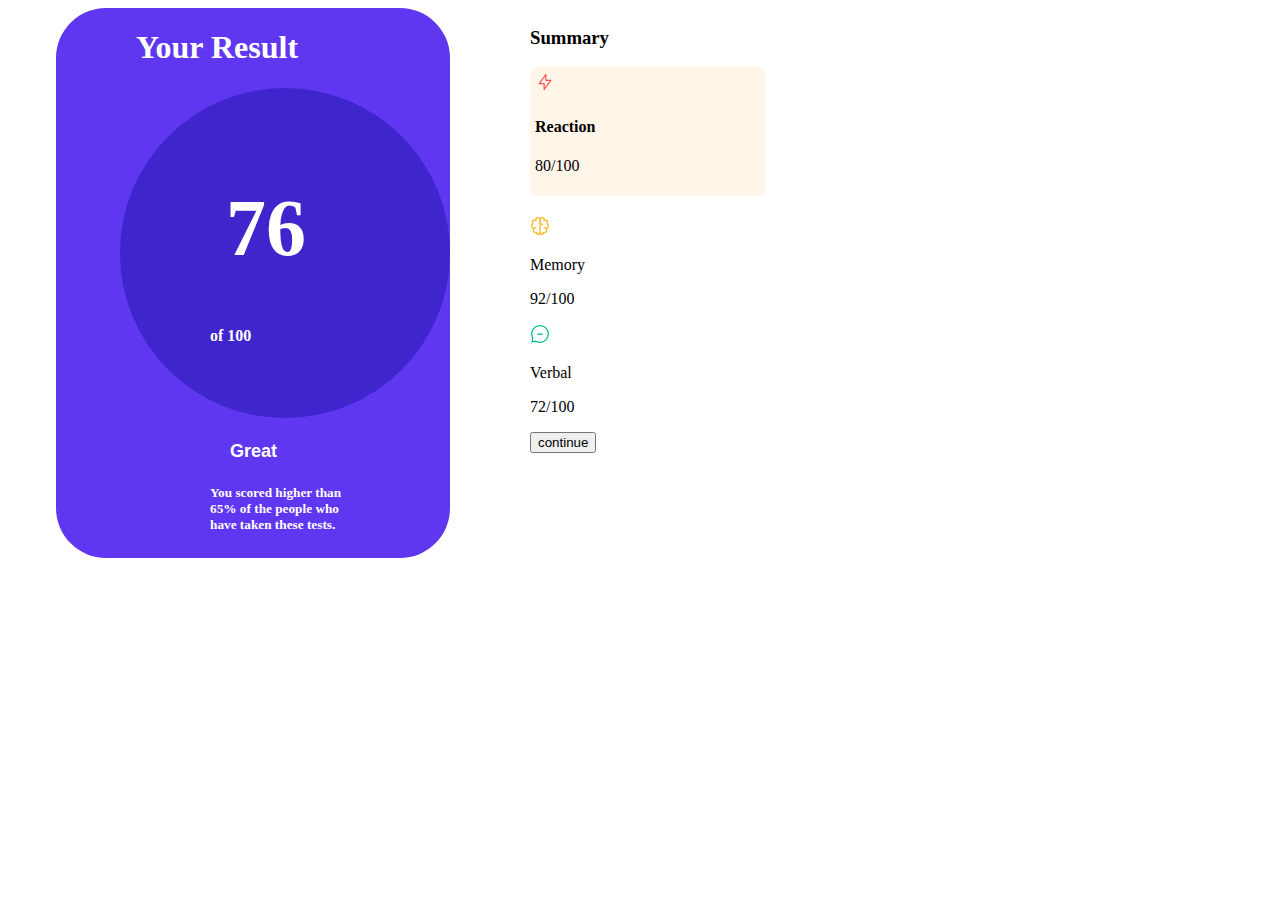
==== flex1.html @ 3ec7a682 "Add files via upload" ====
<!DOCTYPE html>
<html lang="en">
<head>
    <meta charset="UTF-8">
    <meta http-equiv="X-UA-Compatible" content="IE=edge">
    <meta name="viewport" content="width=device-width, initial-scale=1.0">
    <title>flex assignmtment 1</title>
    <link rel="stylesheet" href="vitsflex.css">
</head>
<body>
    <div>
    <div class="container">
        <div class="container1">
            <h1>Your Result</h1>
            <div class="circle">
                <h1>76</h1>
                <p>of 100</p>
                <h3>Great</h3>
                <h5>You scored higher than 65% of the people who have taken these tests.</h5>
            </div>    
        </div>
    <div class="container2">
        <h3>Summary</h3>
    <div class="Reaction">
        <img src="icon-reaction.svg">
        <h4>Reaction</h4>
        <p>80/100</p>
    </div>
    <div class="Memory">
        <img src="icon-memory.svg">
        <p>Memory</p>
        <p>92/100</p>
</div>
<div class="Verbal">
    <img src="icon-verbal.svg">
    <p>Verbal</p>
    <p>72/100</p>
</div>
<div class="button">
    <button class="button">continue</button>
</div>
    </div>
</body>
</html>
---- vitsflex.css ----
.container{
    height: 700px;
    width: 700px;
    display: flex;
    margin-left: 3rem;
}

.container1 {
        display: flex;
        flex-direction: row;
        background-color:hsl(253, 87%, 58%);
        padding-left: 4rem;
        height: 550px;
        width: 850px;
        flex-direction: column;
        border-radius: 50px;
}

.container1 h3 {
    padding-left: 20px;
    font-family: Arial, Helvetica, sans-serif;
    font-size: large;
    margin-top: 80px;
}
.circle {
    background-color: rgb(62, 37, 204);
    width:150px;
    height: 150px;
    padding:90px;
    margin-bottom: 10px;
    border-radius: 50%;
    

}

.circle h1{
    padding-left: 1rem;
    margin-top: 5px;
    font-size: 5rem;
    color: white;
}
.circle p{
    padding-bottom: 1rem;
    margin-bottom: 5rem;
    
}
.container2 {
    display: flex;
    flex-direction: row;
    background-color:white;
    padding-left: 5rem;
    height: 550px;
    width: 20000px;
    flex-direction: column;
    border-radius: 30px;


}
.container2 h3{
    display: flex;
    flex-direction: column;
}
.summary{
    display: flex;
    flex-direction: column;
}
.container1 h1{
    color: white;
    padding-left: 1rem;
}
.container1 h3{
    color: white;
}
.container1 h5{
    color: white;
    font-weight: bolder;
}

.container1 p{
    color: white;
    font-weight: bolder;
}
.Reaction {
    border: none;
    font-size: 100%;
    background-color: rgb(255, 245, 233);
    padding: 5px;
    margin-bottom: 20px;
    width: 100%;
    border-radius:8px;}
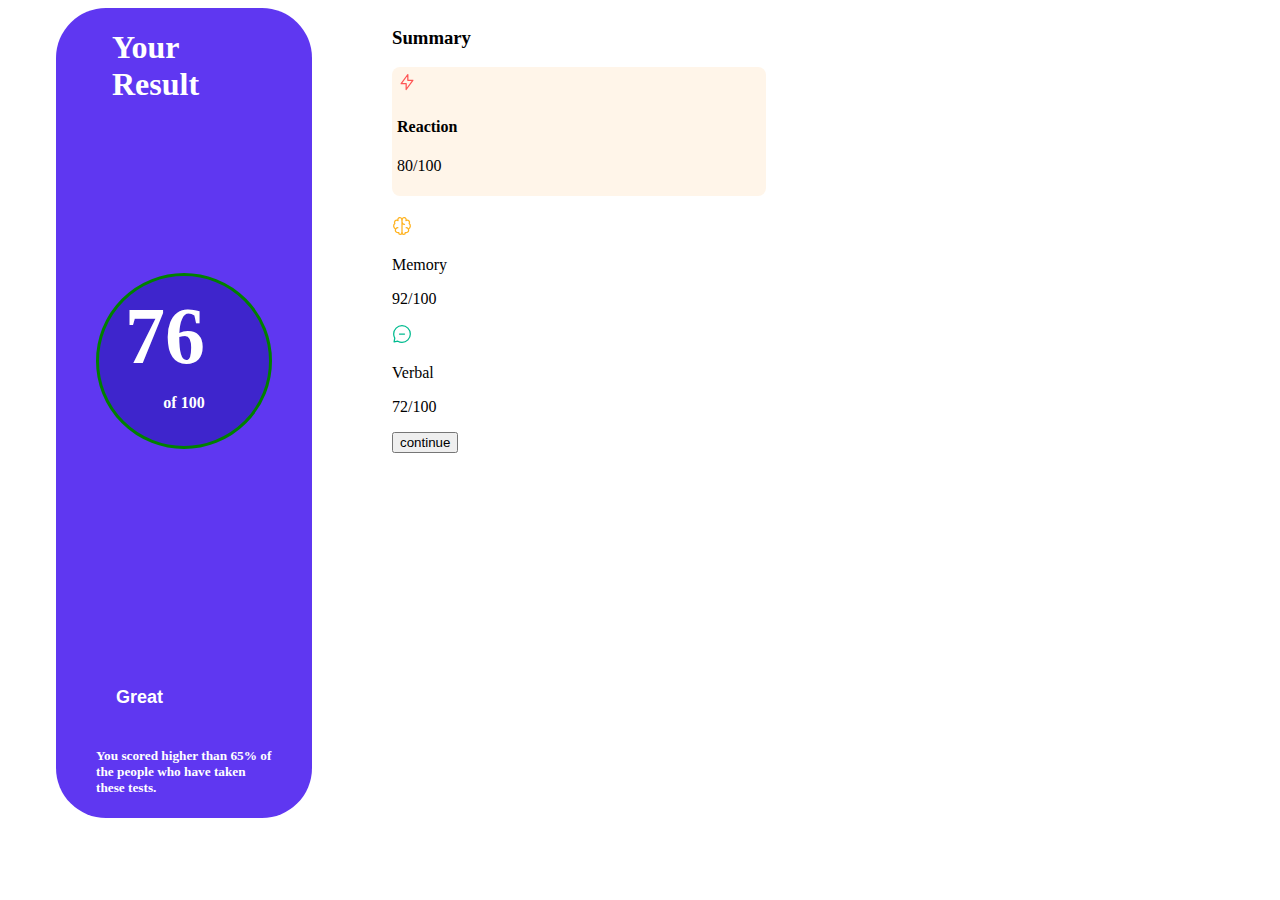
==== commit 27376ca2: "commit changes" ====
--- a/flex1.html
+++ b/flex1.html
@@ -5,20 +5,19 @@
     <meta http-equiv="X-UA-Compatible" content="IE=edge">
     <meta name="viewport" content="width=device-width, initial-scale=1.0">
     <title>flex assignmtment 1</title>
-    <link rel="stylesheet" href="vitsflex.css">
+    <link rel="stylesheet" href="./styles/vitsflex.css">
 </head>
 <body>
-    <div>
     <div class="container">
         <div class="container1">
             <h1>Your Result</h1>
             <div class="circle">
                 <h1>76</h1>
-                <p>of 100</p>
+                <p >of 100</p>
+            </div>
                 <h3>Great</h3>
                 <h5>You scored higher than 65% of the people who have taken these tests.</h5>
-            </div>    
-        </div>
+        </div>    
     <div class="container2">
         <h3>Summary</h3>
     <div class="Reaction">
@@ -40,5 +39,6 @@
     <button class="button">continue</button>
 </div>
     </div>
+    </div>
 </body>
 </html>
--- a/styles/vitsflex.css
+++ b/styles/vitsflex.css
@@ -0,0 +1,98 @@
+.container{
+    height: 700px;
+    width: 700px;
+    display: flex;
+    margin-left: 3rem;
+}
+
+.container1 {
+        display: flex;
+        flex-direction: row;
+        background-color:hsl(253, 87%, 58%);
+        padding-left: 40px;
+        padding-right: 40px;
+        height: 90vh;
+        width: 40vw;
+        flex-direction: column;
+        border-radius: 50px;
+}
+
+.container1 h3 {
+    padding-left: 20px;
+    font-family: Arial, Helvetica, sans-serif;
+    font-size: large;
+    margin-top: 80px;
+}
+.circle {
+    background-color: rgb(62, 37, 204);
+    width:150px;
+    height: 150px;
+    /* padding:90px; */
+    margin-bottom: 10px;
+    border-radius: 50%;
+    margin: auto;
+    border: 3px solid green;
+    padding: 10px;
+
+}
+
+.circle h1{
+    padding-left: 1rem;
+    margin-top: 5px;
+    font-size: 5rem;
+    color: rgb(255, 255, 255);
+}
+.circle p{
+    padding-bottom: 1rem;
+    margin-bottom: 5rem;
+    
+}
+.container2 {
+    display: flex;
+    flex-direction: row;
+    background-color:white;
+    padding-left: 5rem;
+    height: 550px;
+    width: 20000px;
+    flex-direction: column;
+    border-radius: 30px;
+
+
+}
+.container2 h3{
+    display: flex;
+    flex-direction: column;
+}
+.summary{
+    display: flex;
+    flex-direction: column;
+}
+.container1 h1{
+    color: white;
+    padding-left: 1rem;
+    margin-bottom: 12px;
+}
+.container1 h3{
+    color: white;
+}
+.container1 h5{
+    color: white;
+    font-weight: bolder;
+}
+
+.container1 p{
+    color: white;
+    font-weight: bolder;
+    margin: auto;
+    justify-content: center;
+    text-align: center;
+}
+.Reaction {
+    border: none;
+    font-size: 100%;
+    background-color: rgb(255, 245, 233);
+    padding: 5px;
+    margin-bottom: 20px;
+    width: 100%;
+    border-radius:8px;
+}